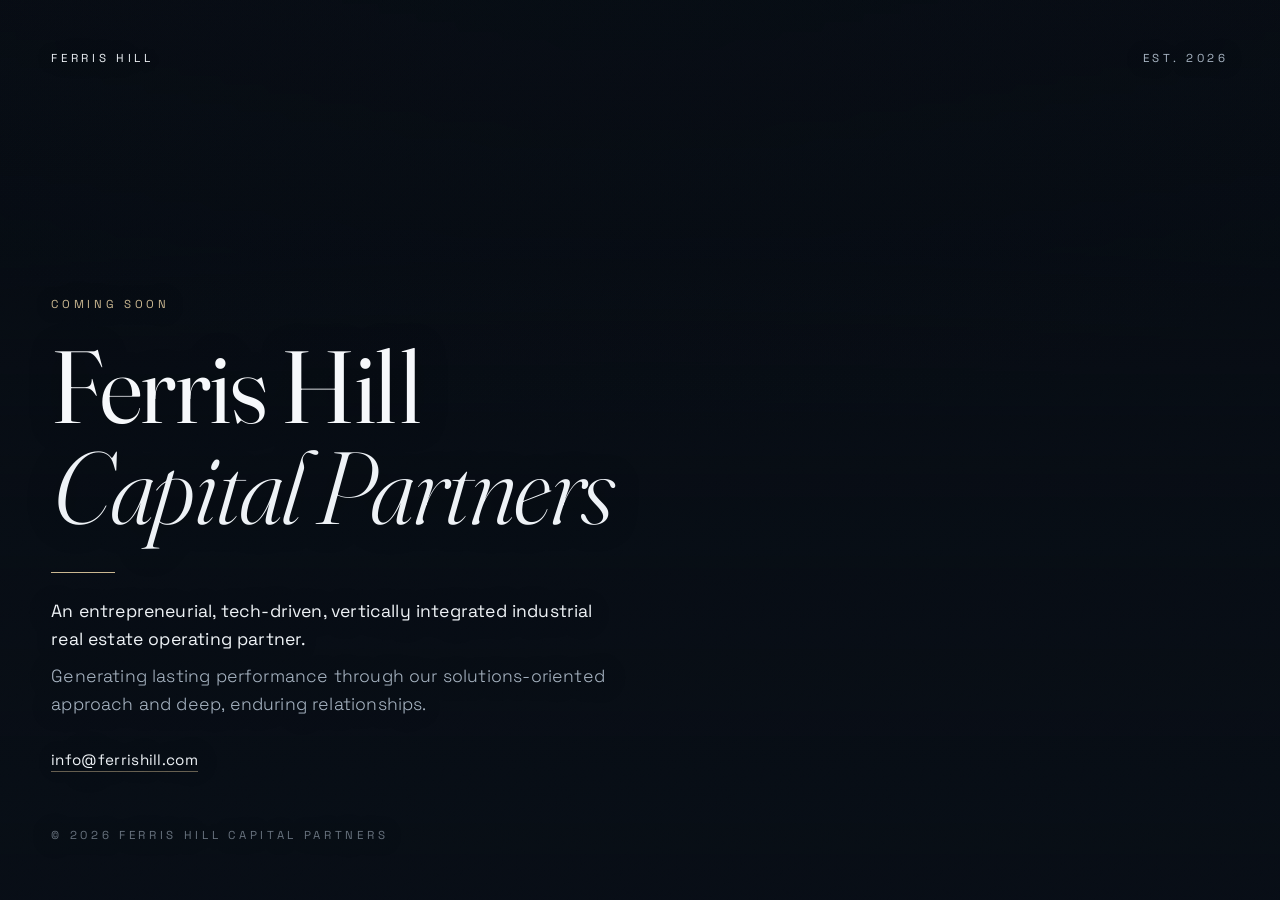
==== index.html @ 3377f281 "Draft: rotating B&W hero (Alice's picks: US dock, Chattanooga TN, Wilson NC), 24s crossfade" ====
<!doctype html>
<html lang="en">
<head>
  <meta charset="utf-8" />
  <meta name="viewport" content="width=device-width, initial-scale=1" />
  <meta name="google-site-verification" content="C5eEj7SZqlib_jziZWXrwitNAMpLjvGKqZCqOaqDBuI" />
  <title>Ferris Hill Capital Partners</title>
  <meta name="description" content="Ferris Hill Capital Partners is an entrepreneurial, tech-driven, vertically integrated industrial real estate operating partner, generating lasting performance through a solutions-oriented approach and deep, enduring relationships." />
  <meta name="robots" content="index, follow" />
  <link rel="canonical" href="https://ferrishill.com/" />
  <meta property="og:type" content="website" />
  <meta property="og:title" content="Ferris Hill Capital Partners" />
  <meta property="og:description" content="An entrepreneurial, tech-driven, vertically integrated industrial real estate operating partner." />
  <meta property="og:url" content="https://ferrishill.com/" />
  <meta property="og:image" content="https://ferrishill.com/assets/bg-us-la.jpg" />
  <meta name="twitter:card" content="summary_large_image" />
  <script type="application/ld+json">
  {
    "@context": "https://schema.org",
    "@type": "Organization",
    "name": "Ferris Hill Capital Partners",
    "url": "https://ferrishill.com",
    "description": "An entrepreneurial, tech-driven, vertically integrated industrial real estate operating partner, generating lasting performance through a solutions-oriented approach and deep, enduring relationships."
  }
  </script>
  <link rel="preconnect" href="https://fonts.googleapis.com" />
  <link rel="preconnect" href="https://fonts.gstatic.com" crossorigin />
  <link href="https://fonts.googleapis.com/css2?family=Fraunces:ital,opsz,wght@0,9..144,300..500;1,9..144,300..400&family=Space+Grotesk:wght@300;400;500&display=swap" rel="stylesheet" />
  <link rel="stylesheet" href="style.css" />
</head>
<body style="--bg-image: url('assets/bg-us-la.jpg')">
  <div class="bg-rotator" aria-hidden="true">
    <div class="slide" style="background-image: url('assets/bg-us-dock.jpg')"></div>
    <div class="slide" style="background-image: url('assets/bg-us-tn.jpg')"></div>
    <div class="slide" style="background-image: url('assets/bg-us-nc.jpg')"></div>
  </div>
  <div class="scrim" aria-hidden="true"></div>
  <div class="grain" aria-hidden="true"></div>

  <div class="stage">
    <header class="topbar">
      <span class="label mark reveal">Ferris Hill</span>
      <span class="label reveal">Est. 2026</span>
    </header>

    <main class="hero">
      <p class="eyebrow label reveal d1">Coming Soon</p>
      <h1 class="title reveal d2">Ferris&nbsp;Hill<br /><span class="thin">Capital Partners</span></h1>
      <div class="rule reveal d3"></div>
      <p class="lede reveal d4"><span class="lede-lead">An entrepreneurial, tech-driven, vertically integrated industrial real estate operating&nbsp;partner.</span>Generating lasting performance through our solutions-oriented approach and deep, enduring&nbsp;relationships.</p>
      <a class="contact reveal d5" href="mailto:info@ferrishill.com">info@ferrishill.com</a>
    </main>

    <footer class="foot label reveal d5">&copy; 2026 Ferris Hill Capital Partners</footer>
  </div>
</body>
</html>
---- style.css ----
/* Ferris Hill Capital Partners — coming soon
   Fraunces (editorial serif) + Space Grotesk (grotesque) */

:root {
  --ink: #eef2f6;
  --muted: #a9b6c4;
  --accent: #cbb891;          /* warm champagne — premium contrast on cool blue */
  --scrim-color: 8, 14, 22;   /* rgb base for the dark wash */
  --ease: cubic-bezier(0.22, 1, 0.36, 1);
}

* { box-sizing: border-box; margin: 0; padding: 0; }
html, body { height: 100%; }

body {
  color: var(--ink);
  background: #060b12;
  font-family: "Space Grotesk", -apple-system, BlinkMacSystemFont, "Segoe UI", sans-serif;
  overflow: hidden;
  -webkit-font-smoothing: antialiased;
  text-rendering: optimizeLegibility;
}

/* ---- layers ---- */
.bg, .scrim, .grain {
  position: fixed;
  inset: 0;
  z-index: 0;
  pointer-events: none;
}

.bg-rotator {
  position: fixed;
  inset: 0;
  z-index: 0;
  pointer-events: none;
}
.slide {
  position: absolute;
  inset: 0;
  background-size: cover;
  background-position: center;
  filter: grayscale(1) contrast(1.05);
  opacity: 0;
  animation: slideshow 24s var(--ease) infinite;
}
.slide:nth-child(1) { animation-delay: 0s; }
.slide:nth-child(2) { animation-delay: 8s; }
.slide:nth-child(3) { animation-delay: 16s; }
@keyframes slideshow {
  0%   { opacity: 0; transform: scale(1.06); }
  4%   { opacity: 1; }
  29%  { opacity: 1; }
  37%  { opacity: 0; transform: scale(1.09); }
  100% { opacity: 0; transform: scale(1.06); }
}
@media (prefers-reduced-motion: reduce) {
  .slide { animation: none; opacity: 0; }
  .slide:first-child { opacity: 1; }
}

.bg {
  background-image: var(--bg-image);
  background-size: cover;
  background-position: center;
  filter: grayscale(1) contrast(1.05);
  transform: scale(1.06);
  animation: kenburns 32s var(--ease) forwards;
}

.scrim {
  background:
    radial-gradient(120% 90% at 50% 0%, rgba(var(--scrim-color), 0.15), transparent 55%),
    linear-gradient(
      to top,
      rgba(var(--scrim-color), 0.94) 0%,
      rgba(var(--scrim-color), 0.70) 42%,
      rgba(var(--scrim-color), 0.34) 72%,
      rgba(var(--scrim-color), 0.45) 100%
    );
}

.grain {
  z-index: 1;
  opacity: 0.055;
  mix-blend-mode: overlay;
  background-image: url("data:image/svg+xml,%3Csvg xmlns='http://www.w3.org/2000/svg' width='160' height='160'%3E%3Cfilter id='n'%3E%3CfeTurbulence type='fractalNoise' baseFrequency='0.85' numOctaves='2' stitchTiles='stitch'/%3E%3C/filter%3E%3Crect width='100%25' height='100%25' filter='url(%23n)'/%3E%3C/svg%3E");
}

/* ---- structure ---- */
.stage {
  position: relative;
  z-index: 2;
  min-height: 100svh;
  display: flex;
  flex-direction: column;
  padding: clamp(1.5rem, 4vw, 3.5rem);
  padding-bottom: clamp(2rem, 4.5vw, 4rem);
  text-shadow: 0 1px 30px rgba(0, 0, 0, 0.35);
}

.label {
  font-size: clamp(0.62rem, 1.4vw, 0.72rem);
  text-transform: uppercase;
  letter-spacing: 0.32em;
  font-weight: 400;
  color: var(--muted);
}

.topbar {
  display: flex;
  justify-content: space-between;
  align-items: center;
}
.topbar .mark { color: var(--ink); }

.hero { margin-top: auto; max-width: 60rem; }

.eyebrow {
  color: var(--accent);
  margin-bottom: clamp(1rem, 2.2vw, 1.6rem);
}

.title {
  font-family: "Fraunces", Georgia, serif;
  font-optical-sizing: auto;
  font-weight: 360;
  font-size: clamp(2.7rem, 9.5vw, 6.4rem);
  line-height: 0.98;
  letter-spacing: -0.015em;
  color: #f6f8fb;
}
.title .thin { font-weight: 300; font-style: italic; color: var(--ink); }

.rule {
  width: 64px;
  height: 1px;
  background: var(--accent);
  opacity: 0.85;
  margin: clamp(1.5rem, 3vw, 2.2rem) 0 clamp(1.1rem, 2vw, 1.5rem);
}

.lede {
  font-weight: 300;
  font-size: clamp(0.95rem, 2vw, 1.1rem);
  letter-spacing: 0.01em;
  color: var(--muted);
  max-width: 36rem;
  line-height: 1.6;
}
.lede-lead {
  display: block;
  color: var(--ink);
  font-weight: 400;
  margin-bottom: 0.55rem;
}

.contact {
  display: inline-block;
  margin-top: clamp(1.4rem, 3vw, 2rem);
  color: var(--ink);
  text-decoration: none;
  font-size: 0.95rem;
  letter-spacing: 0.02em;
  border-bottom: 1px solid rgba(203, 184, 145, 0.5);
  padding-bottom: 2px;
  transition: border-color 0.25s var(--ease), color 0.25s var(--ease);
}
.contact:hover { border-color: var(--accent); color: #fff; }

.values {
  display: flex;
  flex-wrap: wrap;
  align-items: center;
  gap: 0.55rem 0.95rem;
  margin-top: clamp(1.6rem, 3.5vw, 2.4rem);
}
.values span {
  font-size: clamp(0.56rem, 1.3vw, 0.66rem);
  text-transform: uppercase;
  letter-spacing: 0.3em;
  color: var(--muted);
}
.values i { color: var(--accent); font-style: normal; opacity: 0.7; }

.foot { margin-top: clamp(2rem, 5vw, 3.5rem); color: rgba(169, 182, 196, 0.6); }

/* ---- entrance animation ---- */
.reveal { opacity: 0; transform: translateY(14px); animation: rise 1.1s var(--ease) forwards; }
.d1 { animation-delay: 0.15s; }
.d2 { animation-delay: 0.30s; }
.d3 { animation-delay: 0.48s; }
.d4 { animation-delay: 0.64s; }
.d5 { animation-delay: 0.80s; }
.d6 { animation-delay: 0.96s; }
.topbar .reveal { animation-delay: 0.05s; }

@keyframes rise { to { opacity: 1; transform: translateY(0); } }
@keyframes kenburns { to { transform: scale(1.0); } }

@media (prefers-reduced-motion: reduce) {
  .bg { animation: none; transform: scale(1); }
  .reveal { animation: none; opacity: 1; transform: none; }
}

/* ---- warm variant (sunset) ---- */
body.warm {
  --accent: #e9b98c;
  --scrim-color: 20, 9, 7;
}
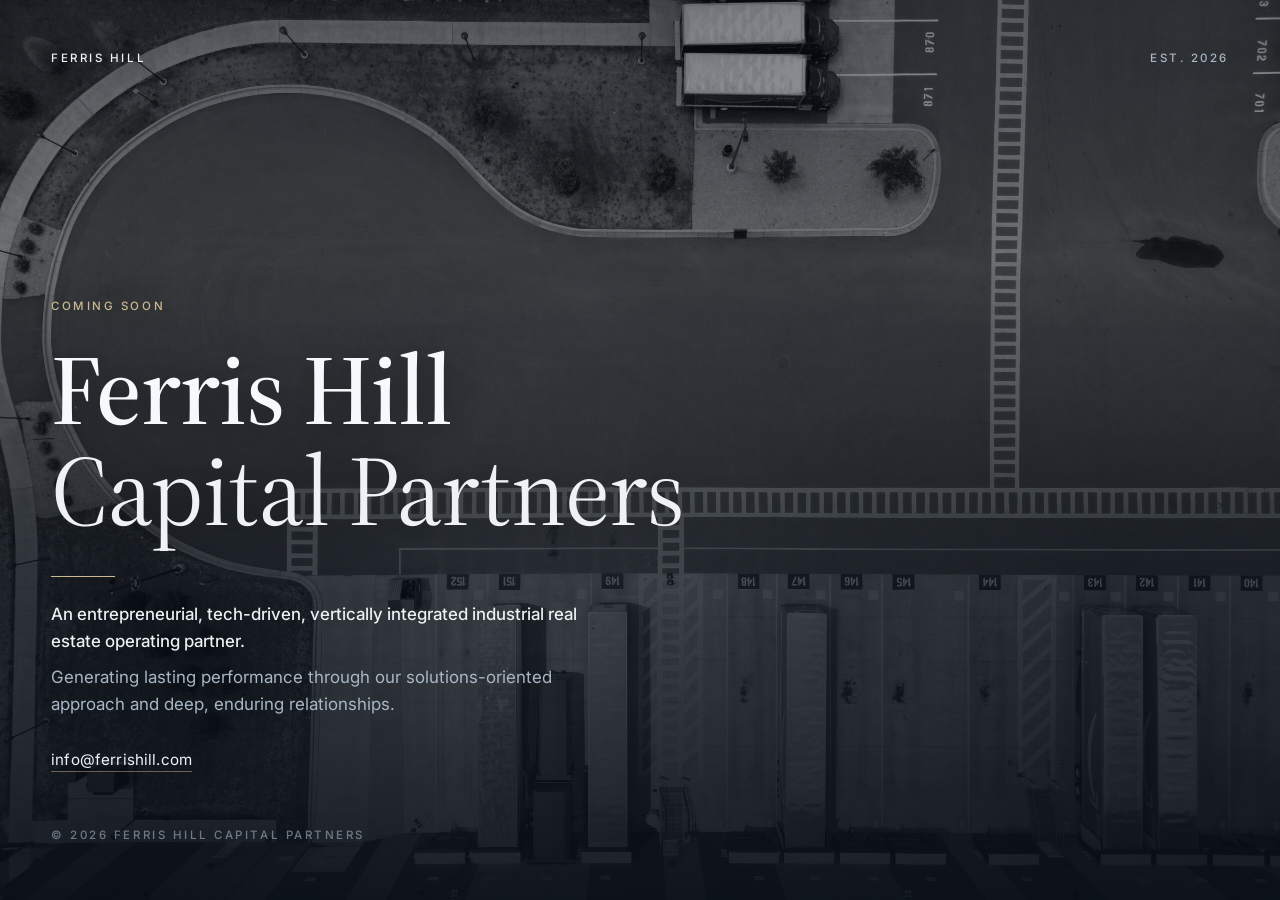
==== commit 6fa8380b: "Draft: Alice font swap (Source Serif 4 + Inter); collapse to single Class A dock hero (Class B/C sho" ====
--- a/index.html
+++ b/index.html
@@ -25,15 +25,11 @@
   </script>
   <link rel="preconnect" href="https://fonts.googleapis.com" />
   <link rel="preconnect" href="https://fonts.gstatic.com" crossorigin />
-  <link href="https://fonts.googleapis.com/css2?family=Fraunces:ital,opsz,wght@0,9..144,300..500;1,9..144,300..400&family=Space+Grotesk:wght@300;400;500&display=swap" rel="stylesheet" />
-  <link rel="stylesheet" href="style.css" />
+  <link href="https://fonts.googleapis.com/css2?family=Inter:opsz,wght@14..32,400..600&family=Source+Serif+4:opsz,wght@8..60,400..600&display=swap" rel="stylesheet" />
+  <link rel="stylesheet" href="style.css?v=2" />
 </head>
-<body style="--bg-image: url('assets/bg-us-la.jpg')">
-  <div class="bg-rotator" aria-hidden="true">
-    <div class="slide" style="background-image: url('assets/bg-us-dock.jpg')"></div>
-    <div class="slide" style="background-image: url('assets/bg-us-tn.jpg')"></div>
-    <div class="slide" style="background-image: url('assets/bg-us-nc.jpg')"></div>
-  </div>
+<body style="--bg-image: url('assets/bg-us-dock.jpg')">
+  <div class="bg" aria-hidden="true"></div>
   <div class="scrim" aria-hidden="true"></div>
   <div class="grain" aria-hidden="true"></div>
 
--- a/style.css
+++ b/style.css
@@ -1,5 +1,5 @@
-/* Ferris Hill Capital Partners — coming soon
-   Fraunces (editorial serif) + Space Grotesk (grotesque) */
+/* Ferris Hill Capital Partners, coming soon
+   Source Serif 4 (wordmark serif) + Inter (labels and text) */
 
 :root {
   --ink: #eef2f6;
@@ -15,7 +15,8 @@
 body {
   color: var(--ink);
   background: #060b12;
-  font-family: "Space Grotesk", -apple-system, BlinkMacSystemFont, "Segoe UI", sans-serif;
+  font-family: "Inter", -apple-system, BlinkMacSystemFont, "Segoe UI", sans-serif;
+  font-optical-sizing: auto;
   overflow: hidden;
   -webkit-font-smoothing: antialiased;
   text-rendering: optimizeLegibility;
@@ -102,8 +103,8 @@
 .label {
   font-size: clamp(0.62rem, 1.4vw, 0.72rem);
   text-transform: uppercase;
-  letter-spacing: 0.32em;
-  font-weight: 400;
+  letter-spacing: 0.22em;
+  font-weight: 500;
   color: var(--muted);
 }
 
@@ -122,15 +123,15 @@
 }
 
 .title {
-  font-family: "Fraunces", Georgia, serif;
+  font-family: "Source Serif 4", Georgia, serif;
   font-optical-sizing: auto;
-  font-weight: 360;
-  font-size: clamp(2.7rem, 9.5vw, 6.4rem);
-  line-height: 0.98;
-  letter-spacing: -0.015em;
+  font-weight: 560;
+  font-size: clamp(2.7rem, 9.5vw, 6.2rem);
+  line-height: 1.02;
+  letter-spacing: -0.01em;
   color: #f6f8fb;
 }
-.title .thin { font-weight: 300; font-style: italic; color: var(--ink); }
+.title .thin { font-weight: 400; color: var(--ink); }
 
 .rule {
   width: 64px;
@@ -141,9 +142,9 @@
 }
 
 .lede {
-  font-weight: 300;
-  font-size: clamp(0.95rem, 2vw, 1.1rem);
-  letter-spacing: 0.01em;
+  font-weight: 400;
+  font-size: clamp(0.95rem, 2vw, 1.06rem);
+  letter-spacing: 0;
   color: var(--muted);
   max-width: 36rem;
   line-height: 1.6;
@@ -151,7 +152,7 @@
 .lede-lead {
   display: block;
   color: var(--ink);
-  font-weight: 400;
+  font-weight: 480;
   margin-bottom: 0.55rem;
 }
 
@@ -161,7 +162,7 @@
   color: var(--ink);
   text-decoration: none;
   font-size: 0.95rem;
-  letter-spacing: 0.02em;
+  letter-spacing: 0.01em;
   border-bottom: 1px solid rgba(203, 184, 145, 0.5);
   padding-bottom: 2px;
   transition: border-color 0.25s var(--ease), color 0.25s var(--ease);
@@ -178,7 +179,7 @@
 .values span {
   font-size: clamp(0.56rem, 1.3vw, 0.66rem);
   text-transform: uppercase;
-  letter-spacing: 0.3em;
+  letter-spacing: 0.22em;
   color: var(--muted);
 }
 .values i { color: var(--accent); font-style: normal; opacity: 0.7; }
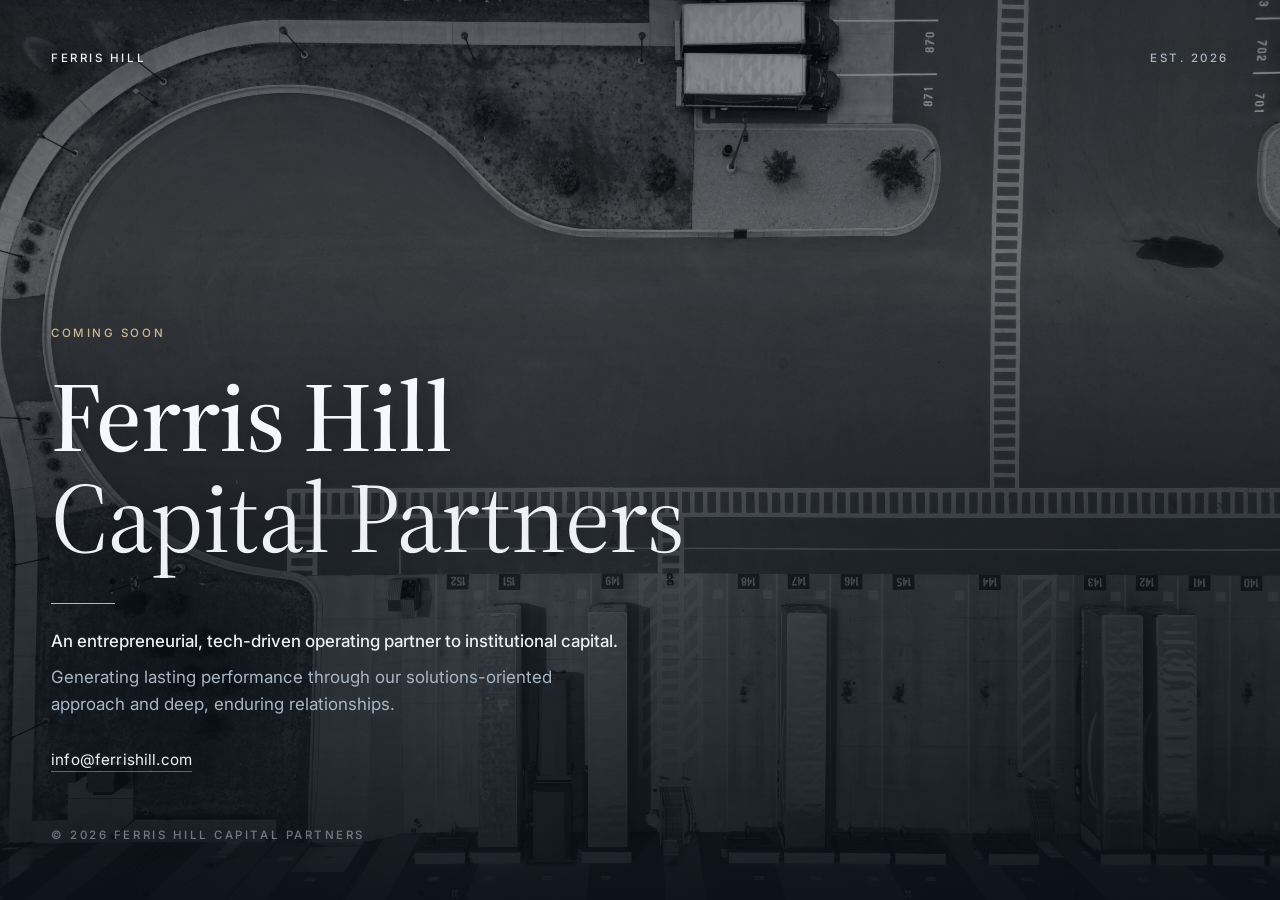
==== commit 49d9f6d4: "Draft: set lede to operating-partner-to-institutional-capital wording" ====
--- a/index.html
+++ b/index.html
@@ -5,12 +5,12 @@
   <meta name="viewport" content="width=device-width, initial-scale=1" />
   <meta name="google-site-verification" content="C5eEj7SZqlib_jziZWXrwitNAMpLjvGKqZCqOaqDBuI" />
   <title>Ferris Hill Capital Partners</title>
-  <meta name="description" content="Ferris Hill Capital Partners is an entrepreneurial, tech-driven, vertically integrated industrial real estate operating partner, generating lasting performance through a solutions-oriented approach and deep, enduring relationships." />
+  <meta name="description" content="Ferris Hill Capital Partners is an entrepreneurial, tech-driven operating partner to institutional capital, generating lasting performance through a solutions-oriented approach and deep, enduring relationships." />
   <meta name="robots" content="index, follow" />
   <link rel="canonical" href="https://ferrishill.com/" />
   <meta property="og:type" content="website" />
   <meta property="og:title" content="Ferris Hill Capital Partners" />
-  <meta property="og:description" content="An entrepreneurial, tech-driven, vertically integrated industrial real estate operating partner." />
+  <meta property="og:description" content="An entrepreneurial, tech-driven operating partner to institutional capital." />
   <meta property="og:url" content="https://ferrishill.com/" />
   <meta property="og:image" content="https://ferrishill.com/assets/bg-us-la.jpg" />
   <meta name="twitter:card" content="summary_large_image" />
@@ -20,7 +20,7 @@
     "@type": "Organization",
     "name": "Ferris Hill Capital Partners",
     "url": "https://ferrishill.com",
-    "description": "An entrepreneurial, tech-driven, vertically integrated industrial real estate operating partner, generating lasting performance through a solutions-oriented approach and deep, enduring relationships."
+    "description": "An entrepreneurial, tech-driven operating partner to institutional capital, generating lasting performance through a solutions-oriented approach and deep, enduring relationships."
   }
   </script>
   <link rel="preconnect" href="https://fonts.googleapis.com" />
@@ -43,7 +43,7 @@
       <p class="eyebrow label reveal d1">Coming Soon</p>
       <h1 class="title reveal d2">Ferris&nbsp;Hill<br /><span class="thin">Capital Partners</span></h1>
       <div class="rule reveal d3"></div>
-      <p class="lede reveal d4"><span class="lede-lead">An entrepreneurial, tech-driven, vertically integrated industrial real estate operating&nbsp;partner.</span>Generating lasting performance through our solutions-oriented approach and deep, enduring&nbsp;relationships.</p>
+      <p class="lede reveal d4"><span class="lede-lead">An entrepreneurial, tech-driven operating partner to institutional&nbsp;capital.</span>Generating lasting performance through our solutions-oriented approach and deep, enduring&nbsp;relationships.</p>
       <a class="contact reveal d5" href="mailto:info@ferrishill.com">info@ferrishill.com</a>
     </main>
 
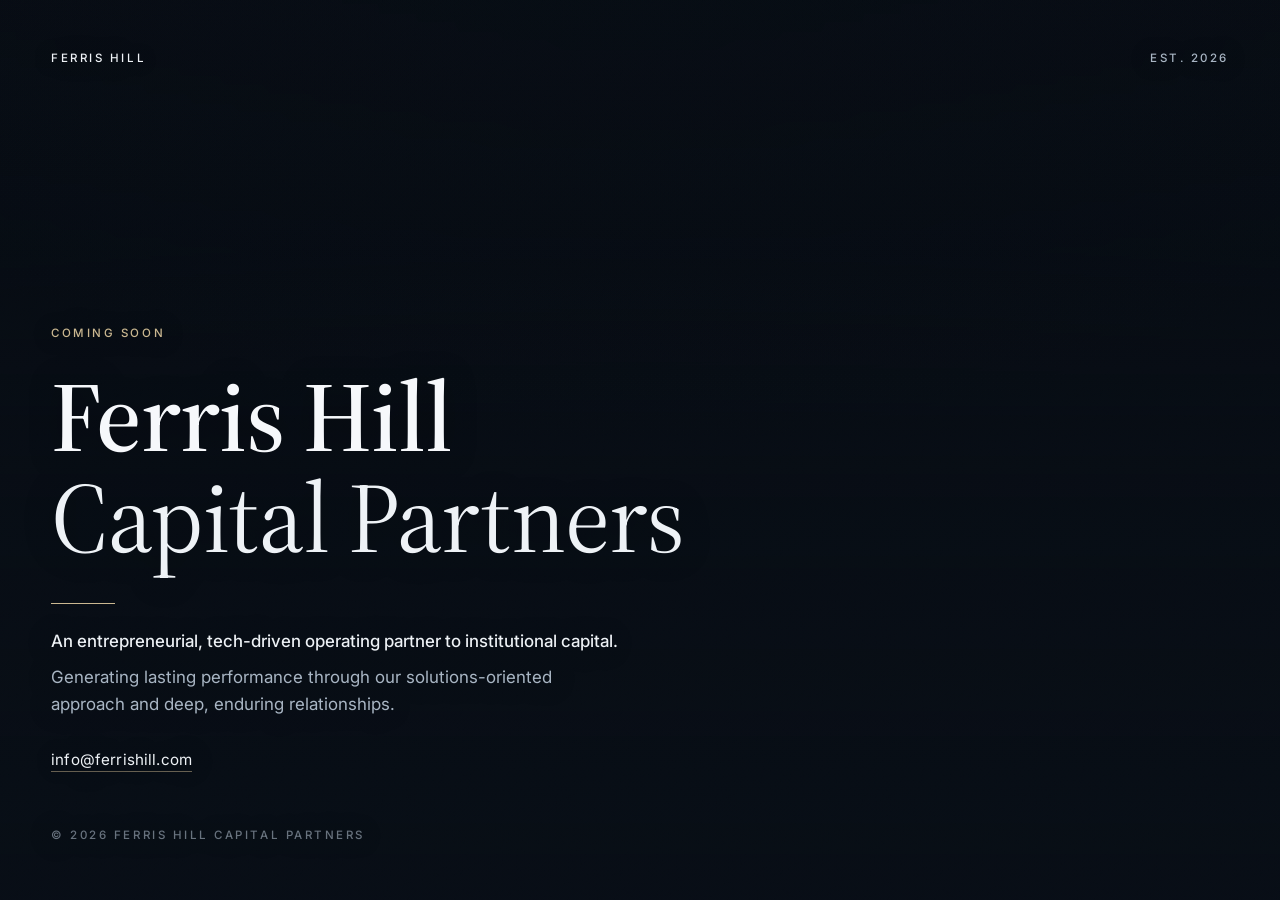
==== commit b1e74b71: "Draft: restore 3-photo rotation with two Class A building shots + dock" ====
--- a/index.html
+++ b/index.html
@@ -29,7 +29,11 @@
   <link rel="stylesheet" href="style.css?v=2" />
 </head>
 <body style="--bg-image: url('assets/bg-us-dock.jpg')">
-  <div class="bg" aria-hidden="true"></div>
+  <div class="bg-rotator" aria-hidden="true">
+    <div class="slide" style="background-image: url('assets/bg-us-bldg1.jpg')"></div>
+    <div class="slide" style="background-image: url('assets/bg-us-dock.jpg')"></div>
+    <div class="slide" style="background-image: url('assets/bg-us-bldg2.jpg')"></div>
+  </div>
   <div class="scrim" aria-hidden="true"></div>
   <div class="grain" aria-hidden="true"></div>
 
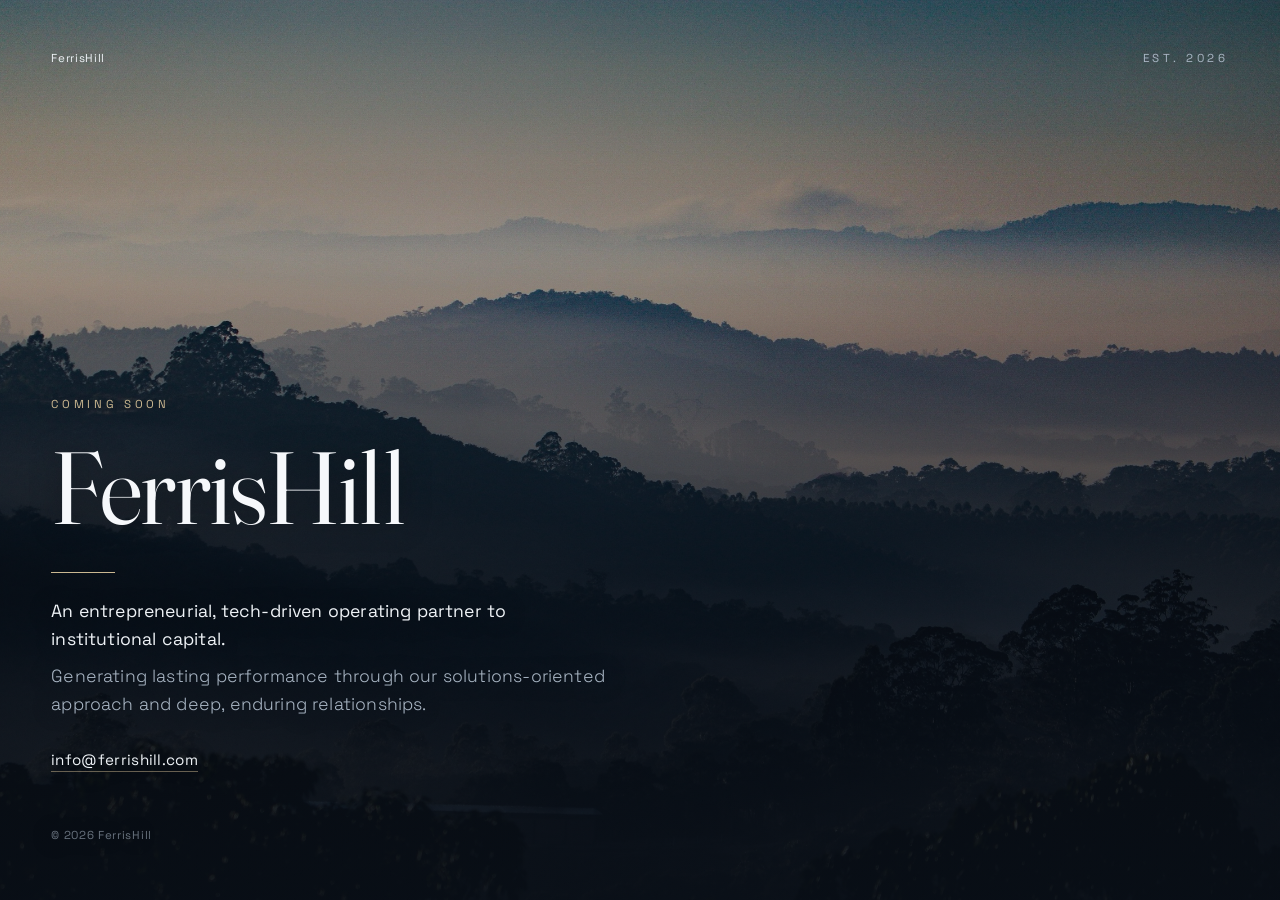
==== commit dd38baf4: "Rename the firm to FerrisHill on the coming-soon page The firm is now FerrisHill, one word. Updates " ====
--- a/index.html
+++ b/index.html
@@ -4,54 +4,50 @@
   <meta charset="utf-8" />
   <meta name="viewport" content="width=device-width, initial-scale=1" />
   <meta name="google-site-verification" content="C5eEj7SZqlib_jziZWXrwitNAMpLjvGKqZCqOaqDBuI" />
-  <title>Ferris Hill Capital Partners</title>
-  <meta name="description" content="Ferris Hill Capital Partners is an entrepreneurial, tech-driven operating partner to institutional capital, generating lasting performance through a solutions-oriented approach and deep, enduring relationships." />
+  <title>FerrisHill</title>
+  <meta name="description" content="FerrisHill — an entrepreneurial, tech-driven operating partner to institutional capital, generating lasting performance through a solutions-oriented approach and deep, enduring relationships." />
   <meta name="robots" content="index, follow" />
   <link rel="canonical" href="https://ferrishill.com/" />
   <meta property="og:type" content="website" />
-  <meta property="og:title" content="Ferris Hill Capital Partners" />
+  <meta property="og:title" content="FerrisHill" />
   <meta property="og:description" content="An entrepreneurial, tech-driven operating partner to institutional capital." />
   <meta property="og:url" content="https://ferrishill.com/" />
-  <meta property="og:image" content="https://ferrishill.com/assets/bg-us-la.jpg" />
+  <meta property="og:image" content="https://ferrishill.com/assets/bg-ridges.jpg" />
   <meta name="twitter:card" content="summary_large_image" />
   <script type="application/ld+json">
   {
     "@context": "https://schema.org",
     "@type": "Organization",
-    "name": "Ferris Hill Capital Partners",
+    "name": "FerrisHill",
     "url": "https://ferrishill.com",
     "description": "An entrepreneurial, tech-driven operating partner to institutional capital, generating lasting performance through a solutions-oriented approach and deep, enduring relationships."
   }
   </script>
   <link rel="preconnect" href="https://fonts.googleapis.com" />
   <link rel="preconnect" href="https://fonts.gstatic.com" crossorigin />
-  <link href="https://fonts.googleapis.com/css2?family=Inter:opsz,wght@14..32,400..600&family=Source+Serif+4:opsz,wght@8..60,400..600&display=swap" rel="stylesheet" />
-  <link rel="stylesheet" href="style.css?v=2" />
+  <link href="https://fonts.googleapis.com/css2?family=Fraunces:ital,opsz,wght@0,9..144,300..500;1,9..144,300..400&family=Space+Grotesk:wght@300;400;500&display=swap" rel="stylesheet" />
+  <link rel="stylesheet" href="style.css" />
 </head>
-<body style="--bg-image: url('assets/bg-us-dock.jpg')">
-  <div class="bg-rotator" aria-hidden="true">
-    <div class="slide" style="background-image: url('assets/bg-us-bldg1.jpg')"></div>
-    <div class="slide" style="background-image: url('assets/bg-us-dock.jpg')"></div>
-    <div class="slide" style="background-image: url('assets/bg-us-bldg2.jpg')"></div>
-  </div>
+<body style="--bg-image: url('assets/bg-ridges.jpg')">
+  <div class="bg" aria-hidden="true"></div>
   <div class="scrim" aria-hidden="true"></div>
   <div class="grain" aria-hidden="true"></div>
 
   <div class="stage">
     <header class="topbar">
-      <span class="label mark reveal">Ferris Hill</span>
+      <span class="label mark reveal">FerrisHill</span>
       <span class="label reveal">Est. 2026</span>
     </header>
 
     <main class="hero">
       <p class="eyebrow label reveal d1">Coming Soon</p>
-      <h1 class="title reveal d2">Ferris&nbsp;Hill<br /><span class="thin">Capital Partners</span></h1>
+      <h1 class="title reveal d2">FerrisHill</h1>
       <div class="rule reveal d3"></div>
       <p class="lede reveal d4"><span class="lede-lead">An entrepreneurial, tech-driven operating partner to institutional&nbsp;capital.</span>Generating lasting performance through our solutions-oriented approach and deep, enduring&nbsp;relationships.</p>
       <a class="contact reveal d5" href="mailto:info@ferrishill.com">info@ferrishill.com</a>
     </main>
 
-    <footer class="foot label reveal d5">&copy; 2026 Ferris Hill Capital Partners</footer>
+    <footer class="foot label reveal d5">&copy; 2026 FerrisHill</footer>
   </div>
 </body>
 </html>
--- a/style.css
+++ b/style.css
@@ -1,5 +1,5 @@
-/* Ferris Hill Capital Partners, coming soon
-   Source Serif 4 (wordmark serif) + Inter (labels and text) */
+/* FerrisHill — coming soon
+   Fraunces (editorial serif) + Space Grotesk (grotesque) */
 
 :root {
   --ink: #eef2f6;
@@ -15,8 +15,7 @@
 body {
   color: var(--ink);
   background: #060b12;
-  font-family: "Inter", -apple-system, BlinkMacSystemFont, "Segoe UI", sans-serif;
-  font-optical-sizing: auto;
+  font-family: "Space Grotesk", -apple-system, BlinkMacSystemFont, "Segoe UI", sans-serif;
   overflow: hidden;
   -webkit-font-smoothing: antialiased;
   text-rendering: optimizeLegibility;
@@ -30,41 +29,10 @@
   pointer-events: none;
 }
 
-.bg-rotator {
-  position: fixed;
-  inset: 0;
-  z-index: 0;
-  pointer-events: none;
-}
-.slide {
-  position: absolute;
-  inset: 0;
-  background-size: cover;
-  background-position: center;
-  filter: grayscale(1) contrast(1.05);
-  opacity: 0;
-  animation: slideshow 24s var(--ease) infinite;
-}
-.slide:nth-child(1) { animation-delay: 0s; }
-.slide:nth-child(2) { animation-delay: 8s; }
-.slide:nth-child(3) { animation-delay: 16s; }
-@keyframes slideshow {
-  0%   { opacity: 0; transform: scale(1.06); }
-  4%   { opacity: 1; }
-  29%  { opacity: 1; }
-  37%  { opacity: 0; transform: scale(1.09); }
-  100% { opacity: 0; transform: scale(1.06); }
-}
-@media (prefers-reduced-motion: reduce) {
-  .slide { animation: none; opacity: 0; }
-  .slide:first-child { opacity: 1; }
-}
-
 .bg {
   background-image: var(--bg-image);
   background-size: cover;
   background-position: center;
-  filter: grayscale(1) contrast(1.05);
   transform: scale(1.06);
   animation: kenburns 32s var(--ease) forwards;
 }
@@ -103,8 +71,8 @@
 .label {
   font-size: clamp(0.62rem, 1.4vw, 0.72rem);
   text-transform: uppercase;
-  letter-spacing: 0.22em;
-  font-weight: 500;
+  letter-spacing: 0.32em;
+  font-weight: 400;
   color: var(--muted);
 }
 
@@ -115,6 +83,11 @@
 }
 .topbar .mark { color: var(--ink); }
 
+/* The name carries a medial capital. The uppercase label treatment flattens it
+   to FERRISHILL, so the wordmark and the copyright keep their true case. */
+.topbar .mark,
+.foot { text-transform: none; letter-spacing: 0.06em; }
+
 .hero { margin-top: auto; max-width: 60rem; }
 
 .eyebrow {
@@ -123,15 +96,14 @@
 }
 
 .title {
-  font-family: "Source Serif 4", Georgia, serif;
+  font-family: "Fraunces", Georgia, serif;
   font-optical-sizing: auto;
-  font-weight: 560;
-  font-size: clamp(2.7rem, 9.5vw, 6.2rem);
-  line-height: 1.02;
-  letter-spacing: -0.01em;
+  font-weight: 360;
+  font-size: clamp(2.7rem, 9.5vw, 6.4rem);
+  line-height: 0.98;
+  letter-spacing: -0.015em;
   color: #f6f8fb;
 }
-.title .thin { font-weight: 400; color: var(--ink); }
 
 .rule {
   width: 64px;
@@ -142,9 +114,9 @@
 }
 
 .lede {
-  font-weight: 400;
-  font-size: clamp(0.95rem, 2vw, 1.06rem);
-  letter-spacing: 0;
+  font-weight: 300;
+  font-size: clamp(0.95rem, 2vw, 1.1rem);
+  letter-spacing: 0.01em;
   color: var(--muted);
   max-width: 36rem;
   line-height: 1.6;
@@ -152,7 +124,7 @@
 .lede-lead {
   display: block;
   color: var(--ink);
-  font-weight: 480;
+  font-weight: 400;
   margin-bottom: 0.55rem;
 }
 
@@ -162,7 +134,7 @@
   color: var(--ink);
   text-decoration: none;
   font-size: 0.95rem;
-  letter-spacing: 0.01em;
+  letter-spacing: 0.02em;
   border-bottom: 1px solid rgba(203, 184, 145, 0.5);
   padding-bottom: 2px;
   transition: border-color 0.25s var(--ease), color 0.25s var(--ease);
@@ -179,7 +151,7 @@
 .values span {
   font-size: clamp(0.56rem, 1.3vw, 0.66rem);
   text-transform: uppercase;
-  letter-spacing: 0.22em;
+  letter-spacing: 0.3em;
   color: var(--muted);
 }
 .values i { color: var(--accent); font-style: normal; opacity: 0.7; }
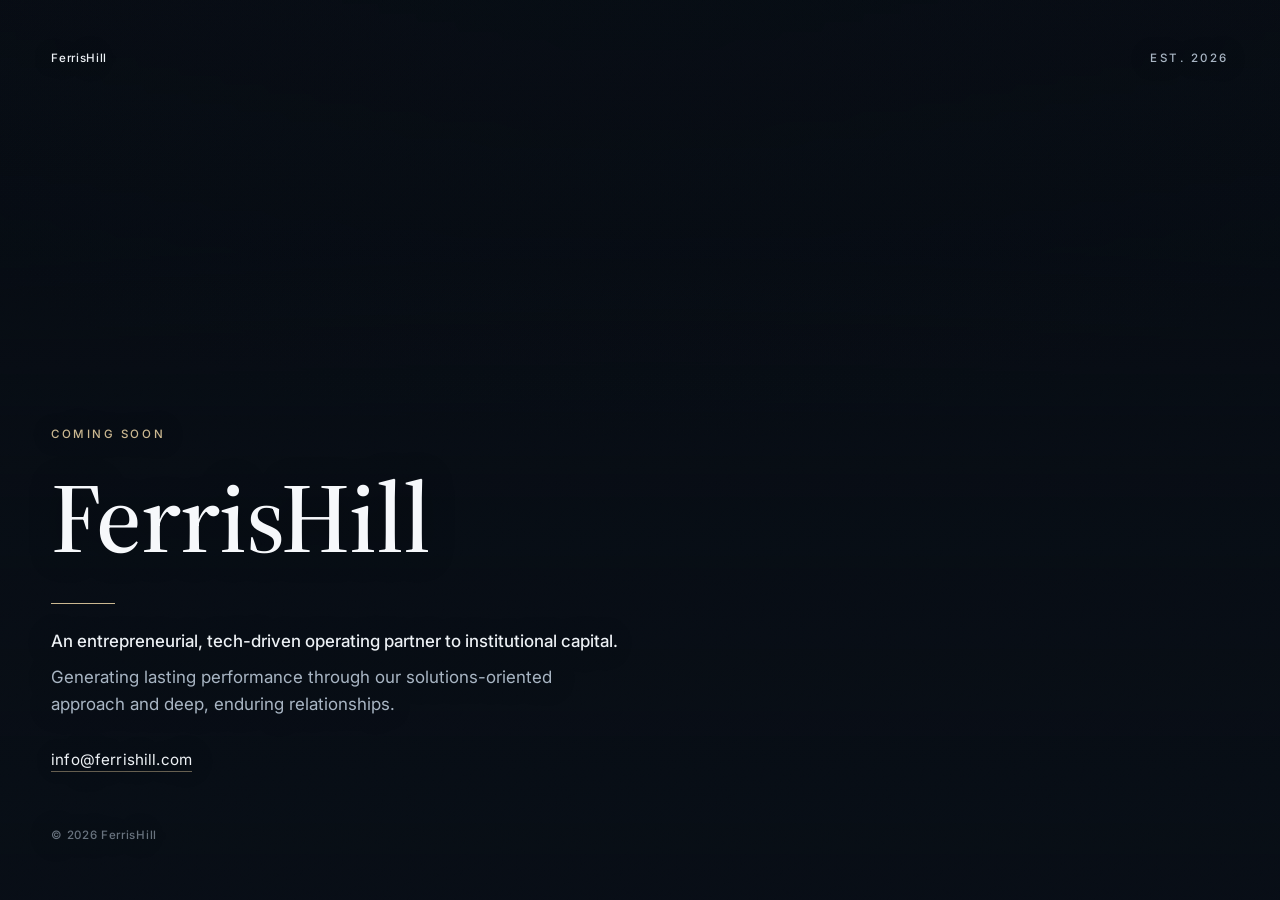
==== commit 373d3e7e: "Rename the firm to FerrisHill on the coming-soon page Mirrors the same rename on the deployed page s" ====
--- a/index.html
+++ b/index.html
@@ -5,14 +5,14 @@
   <meta name="viewport" content="width=device-width, initial-scale=1" />
   <meta name="google-site-verification" content="C5eEj7SZqlib_jziZWXrwitNAMpLjvGKqZCqOaqDBuI" />
   <title>FerrisHill</title>
-  <meta name="description" content="FerrisHill — an entrepreneurial, tech-driven operating partner to institutional capital, generating lasting performance through a solutions-oriented approach and deep, enduring relationships." />
+  <meta name="description" content="FerrisHill is an entrepreneurial, tech-driven operating partner to institutional capital, generating lasting performance through a solutions-oriented approach and deep, enduring relationships." />
   <meta name="robots" content="index, follow" />
   <link rel="canonical" href="https://ferrishill.com/" />
   <meta property="og:type" content="website" />
   <meta property="og:title" content="FerrisHill" />
   <meta property="og:description" content="An entrepreneurial, tech-driven operating partner to institutional capital." />
   <meta property="og:url" content="https://ferrishill.com/" />
-  <meta property="og:image" content="https://ferrishill.com/assets/bg-ridges.jpg" />
+  <meta property="og:image" content="https://ferrishill.com/assets/bg-us-la.jpg" />
   <meta name="twitter:card" content="summary_large_image" />
   <script type="application/ld+json">
   {
@@ -25,11 +25,15 @@
   </script>
   <link rel="preconnect" href="https://fonts.googleapis.com" />
   <link rel="preconnect" href="https://fonts.gstatic.com" crossorigin />
-  <link href="https://fonts.googleapis.com/css2?family=Fraunces:ital,opsz,wght@0,9..144,300..500;1,9..144,300..400&family=Space+Grotesk:wght@300;400;500&display=swap" rel="stylesheet" />
-  <link rel="stylesheet" href="style.css" />
+  <link href="https://fonts.googleapis.com/css2?family=Inter:opsz,wght@14..32,400..600&family=Source+Serif+4:opsz,wght@8..60,400..600&display=swap" rel="stylesheet" />
+  <link rel="stylesheet" href="style.css?v=2" />
 </head>
-<body style="--bg-image: url('assets/bg-ridges.jpg')">
-  <div class="bg" aria-hidden="true"></div>
+<body style="--bg-image: url('assets/bg-us-dock.jpg')">
+  <div class="bg-rotator" aria-hidden="true">
+    <div class="slide" style="background-image: url('assets/bg-us-bldg1.jpg')"></div>
+    <div class="slide" style="background-image: url('assets/bg-us-dock.jpg')"></div>
+    <div class="slide" style="background-image: url('assets/bg-us-bldg2.jpg')"></div>
+  </div>
   <div class="scrim" aria-hidden="true"></div>
   <div class="grain" aria-hidden="true"></div>
 
--- a/style.css
+++ b/style.css
@@ -1,5 +1,5 @@
-/* FerrisHill — coming soon
-   Fraunces (editorial serif) + Space Grotesk (grotesque) */
+/* FerrisHill, coming soon
+   Source Serif 4 (wordmark serif) + Inter (labels and text) */
 
 :root {
   --ink: #eef2f6;
@@ -15,7 +15,8 @@
 body {
   color: var(--ink);
   background: #060b12;
-  font-family: "Space Grotesk", -apple-system, BlinkMacSystemFont, "Segoe UI", sans-serif;
+  font-family: "Inter", -apple-system, BlinkMacSystemFont, "Segoe UI", sans-serif;
+  font-optical-sizing: auto;
   overflow: hidden;
   -webkit-font-smoothing: antialiased;
   text-rendering: optimizeLegibility;
@@ -29,10 +30,41 @@
   pointer-events: none;
 }
 
+.bg-rotator {
+  position: fixed;
+  inset: 0;
+  z-index: 0;
+  pointer-events: none;
+}
+.slide {
+  position: absolute;
+  inset: 0;
+  background-size: cover;
+  background-position: center;
+  filter: grayscale(1) contrast(1.05);
+  opacity: 0;
+  animation: slideshow 24s var(--ease) infinite;
+}
+.slide:nth-child(1) { animation-delay: 0s; }
+.slide:nth-child(2) { animation-delay: 8s; }
+.slide:nth-child(3) { animation-delay: 16s; }
+@keyframes slideshow {
+  0%   { opacity: 0; transform: scale(1.06); }
+  4%   { opacity: 1; }
+  29%  { opacity: 1; }
+  37%  { opacity: 0; transform: scale(1.09); }
+  100% { opacity: 0; transform: scale(1.06); }
+}
+@media (prefers-reduced-motion: reduce) {
+  .slide { animation: none; opacity: 0; }
+  .slide:first-child { opacity: 1; }
+}
+
 .bg {
   background-image: var(--bg-image);
   background-size: cover;
   background-position: center;
+  filter: grayscale(1) contrast(1.05);
   transform: scale(1.06);
   animation: kenburns 32s var(--ease) forwards;
 }
@@ -71,8 +103,8 @@
 .label {
   font-size: clamp(0.62rem, 1.4vw, 0.72rem);
   text-transform: uppercase;
-  letter-spacing: 0.32em;
-  font-weight: 400;
+  letter-spacing: 0.22em;
+  font-weight: 500;
   color: var(--muted);
 }
 
@@ -96,12 +128,12 @@
 }
 
 .title {
-  font-family: "Fraunces", Georgia, serif;
+  font-family: "Source Serif 4", Georgia, serif;
   font-optical-sizing: auto;
-  font-weight: 360;
-  font-size: clamp(2.7rem, 9.5vw, 6.4rem);
-  line-height: 0.98;
-  letter-spacing: -0.015em;
+  font-weight: 560;
+  font-size: clamp(2.7rem, 9.5vw, 6.2rem);
+  line-height: 1.02;
+  letter-spacing: -0.01em;
   color: #f6f8fb;
 }
 
@@ -114,9 +146,9 @@
 }
 
 .lede {
-  font-weight: 300;
-  font-size: clamp(0.95rem, 2vw, 1.1rem);
-  letter-spacing: 0.01em;
+  font-weight: 400;
+  font-size: clamp(0.95rem, 2vw, 1.06rem);
+  letter-spacing: 0;
   color: var(--muted);
   max-width: 36rem;
   line-height: 1.6;
@@ -124,7 +156,7 @@
 .lede-lead {
   display: block;
   color: var(--ink);
-  font-weight: 400;
+  font-weight: 480;
   margin-bottom: 0.55rem;
 }
 
@@ -134,7 +166,7 @@
   color: var(--ink);
   text-decoration: none;
   font-size: 0.95rem;
-  letter-spacing: 0.02em;
+  letter-spacing: 0.01em;
   border-bottom: 1px solid rgba(203, 184, 145, 0.5);
   padding-bottom: 2px;
   transition: border-color 0.25s var(--ease), color 0.25s var(--ease);
@@ -151,7 +183,7 @@
 .values span {
   font-size: clamp(0.56rem, 1.3vw, 0.66rem);
   text-transform: uppercase;
-  letter-spacing: 0.3em;
+  letter-spacing: 0.22em;
   color: var(--muted);
 }
 .values i { color: var(--accent); font-style: normal; opacity: 0.7; }
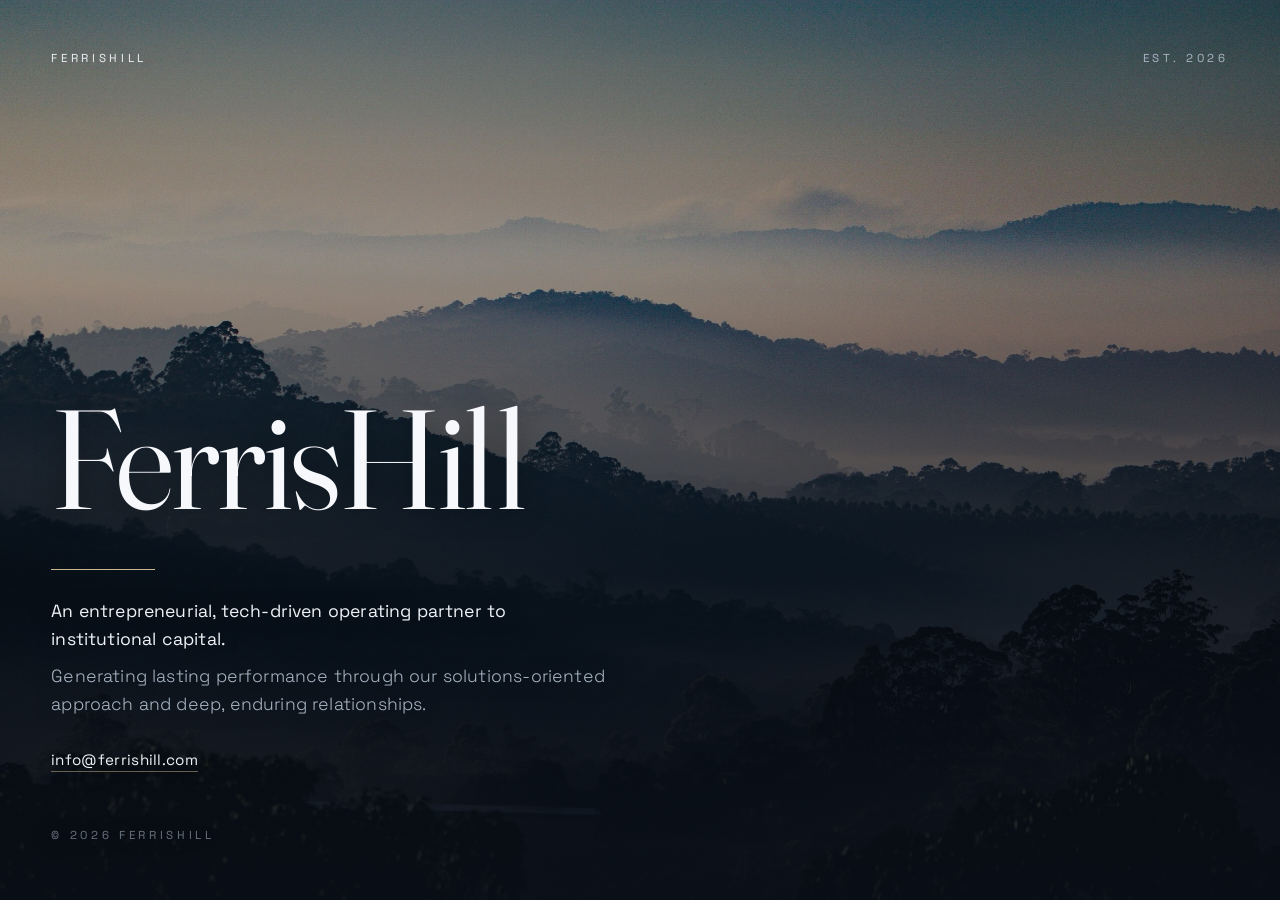
==== commit 7efc5a37: "Remove the "Coming Soon" eyebrow from the page Co-Authored-By: Claude Fable 5.2 <noreply@anthropic.c" ====
--- a/index.html
+++ b/index.html
@@ -5,14 +5,14 @@
   <meta name="viewport" content="width=device-width, initial-scale=1" />
   <meta name="google-site-verification" content="C5eEj7SZqlib_jziZWXrwitNAMpLjvGKqZCqOaqDBuI" />
   <title>FerrisHill</title>
-  <meta name="description" content="FerrisHill is an entrepreneurial, tech-driven operating partner to institutional capital, generating lasting performance through a solutions-oriented approach and deep, enduring relationships." />
+  <meta name="description" content="FerrisHill — an entrepreneurial, tech-driven operating partner to institutional capital, generating lasting performance through a solutions-oriented approach and deep, enduring relationships." />
   <meta name="robots" content="index, follow" />
   <link rel="canonical" href="https://ferrishill.com/" />
   <meta property="og:type" content="website" />
   <meta property="og:title" content="FerrisHill" />
   <meta property="og:description" content="An entrepreneurial, tech-driven operating partner to institutional capital." />
   <meta property="og:url" content="https://ferrishill.com/" />
-  <meta property="og:image" content="https://ferrishill.com/assets/bg-us-la.jpg" />
+  <meta property="og:image" content="https://ferrishill.com/assets/bg-ridges.jpg" />
   <meta name="twitter:card" content="summary_large_image" />
   <script type="application/ld+json">
   {
@@ -25,15 +25,11 @@
   </script>
   <link rel="preconnect" href="https://fonts.googleapis.com" />
   <link rel="preconnect" href="https://fonts.gstatic.com" crossorigin />
-  <link href="https://fonts.googleapis.com/css2?family=Inter:opsz,wght@14..32,400..600&family=Source+Serif+4:opsz,wght@8..60,400..600&display=swap" rel="stylesheet" />
-  <link rel="stylesheet" href="style.css?v=2" />
+  <link href="https://fonts.googleapis.com/css2?family=Fraunces:ital,opsz,wght@0,9..144,300..500;1,9..144,300..400&family=Space+Grotesk:wght@300;400;500&display=swap" rel="stylesheet" />
+  <link rel="stylesheet" href="style.css" />
 </head>
-<body style="--bg-image: url('assets/bg-us-dock.jpg')">
-  <div class="bg-rotator" aria-hidden="true">
-    <div class="slide" style="background-image: url('assets/bg-us-bldg1.jpg')"></div>
-    <div class="slide" style="background-image: url('assets/bg-us-dock.jpg')"></div>
-    <div class="slide" style="background-image: url('assets/bg-us-bldg2.jpg')"></div>
-  </div>
+<body style="--bg-image: url('assets/bg-ridges.jpg')">
+  <div class="bg" aria-hidden="true"></div>
   <div class="scrim" aria-hidden="true"></div>
   <div class="grain" aria-hidden="true"></div>
 
@@ -44,7 +40,6 @@
     </header>
 
     <main class="hero">
-      <p class="eyebrow label reveal d1">Coming Soon</p>
       <h1 class="title reveal d2">FerrisHill</h1>
       <div class="rule reveal d3"></div>
       <p class="lede reveal d4"><span class="lede-lead">An entrepreneurial, tech-driven operating partner to institutional&nbsp;capital.</span>Generating lasting performance through our solutions-oriented approach and deep, enduring&nbsp;relationships.</p>
--- a/style.css
+++ b/style.css
@@ -1,5 +1,5 @@
-/* FerrisHill, coming soon
-   Source Serif 4 (wordmark serif) + Inter (labels and text) */
+/* FerrisHill — coming soon
+   Fraunces (editorial serif) + Space Grotesk (grotesque) */
 
 :root {
   --ink: #eef2f6;
@@ -15,8 +15,7 @@
 body {
   color: var(--ink);
   background: #060b12;
-  font-family: "Inter", -apple-system, BlinkMacSystemFont, "Segoe UI", sans-serif;
-  font-optical-sizing: auto;
+  font-family: "Space Grotesk", -apple-system, BlinkMacSystemFont, "Segoe UI", sans-serif;
   overflow: hidden;
   -webkit-font-smoothing: antialiased;
   text-rendering: optimizeLegibility;
@@ -30,41 +29,10 @@
   pointer-events: none;
 }
 
-.bg-rotator {
-  position: fixed;
-  inset: 0;
-  z-index: 0;
-  pointer-events: none;
-}
-.slide {
-  position: absolute;
-  inset: 0;
-  background-size: cover;
-  background-position: center;
-  filter: grayscale(1) contrast(1.05);
-  opacity: 0;
-  animation: slideshow 24s var(--ease) infinite;
-}
-.slide:nth-child(1) { animation-delay: 0s; }
-.slide:nth-child(2) { animation-delay: 8s; }
-.slide:nth-child(3) { animation-delay: 16s; }
-@keyframes slideshow {
-  0%   { opacity: 0; transform: scale(1.06); }
-  4%   { opacity: 1; }
-  29%  { opacity: 1; }
-  37%  { opacity: 0; transform: scale(1.09); }
-  100% { opacity: 0; transform: scale(1.06); }
-}
-@media (prefers-reduced-motion: reduce) {
-  .slide { animation: none; opacity: 0; }
-  .slide:first-child { opacity: 1; }
-}
-
 .bg {
   background-image: var(--bg-image);
   background-size: cover;
   background-position: center;
-  filter: grayscale(1) contrast(1.05);
   transform: scale(1.06);
   animation: kenburns 32s var(--ease) forwards;
 }
@@ -103,8 +71,8 @@
 .label {
   font-size: clamp(0.62rem, 1.4vw, 0.72rem);
   text-transform: uppercase;
-  letter-spacing: 0.22em;
-  font-weight: 500;
+  letter-spacing: 0.32em;
+  font-weight: 400;
   color: var(--muted);
 }
 
@@ -115,40 +83,30 @@
 }
 .topbar .mark { color: var(--ink); }
 
-/* The name carries a medial capital. The uppercase label treatment flattens it
-   to FERRISHILL, so the wordmark and the copyright keep their true case. */
-.topbar .mark,
-.foot { text-transform: none; letter-spacing: 0.06em; }
-
 .hero { margin-top: auto; max-width: 60rem; }
 
-.eyebrow {
-  color: var(--accent);
-  margin-bottom: clamp(1rem, 2.2vw, 1.6rem);
-}
-
 .title {
-  font-family: "Source Serif 4", Georgia, serif;
+  font-family: "Fraunces", Georgia, serif;
   font-optical-sizing: auto;
-  font-weight: 560;
-  font-size: clamp(2.7rem, 9.5vw, 6.2rem);
-  line-height: 1.02;
-  letter-spacing: -0.01em;
+  font-weight: 360;
+  font-size: clamp(3rem, 11vw, 9rem);
+  line-height: 1;
+  letter-spacing: -0.022em;
   color: #f6f8fb;
 }
 
 .rule {
-  width: 64px;
+  width: clamp(64px, 9vw, 104px);
   height: 1px;
   background: var(--accent);
   opacity: 0.85;
-  margin: clamp(1.5rem, 3vw, 2.2rem) 0 clamp(1.1rem, 2vw, 1.5rem);
+  margin: clamp(1.7rem, 3.2vw, 2.5rem) 0 clamp(1.2rem, 2.2vw, 1.7rem);
 }
 
 .lede {
-  font-weight: 400;
-  font-size: clamp(0.95rem, 2vw, 1.06rem);
-  letter-spacing: 0;
+  font-weight: 300;
+  font-size: clamp(0.95rem, 2vw, 1.1rem);
+  letter-spacing: 0.01em;
   color: var(--muted);
   max-width: 36rem;
   line-height: 1.6;
@@ -156,7 +114,7 @@
 .lede-lead {
   display: block;
   color: var(--ink);
-  font-weight: 480;
+  font-weight: 400;
   margin-bottom: 0.55rem;
 }
 
@@ -166,7 +124,7 @@
   color: var(--ink);
   text-decoration: none;
   font-size: 0.95rem;
-  letter-spacing: 0.01em;
+  letter-spacing: 0.02em;
   border-bottom: 1px solid rgba(203, 184, 145, 0.5);
   padding-bottom: 2px;
   transition: border-color 0.25s var(--ease), color 0.25s var(--ease);
@@ -183,7 +141,7 @@
 .values span {
   font-size: clamp(0.56rem, 1.3vw, 0.66rem);
   text-transform: uppercase;
-  letter-spacing: 0.22em;
+  letter-spacing: 0.3em;
   color: var(--muted);
 }
 .values i { color: var(--accent); font-style: normal; opacity: 0.7; }
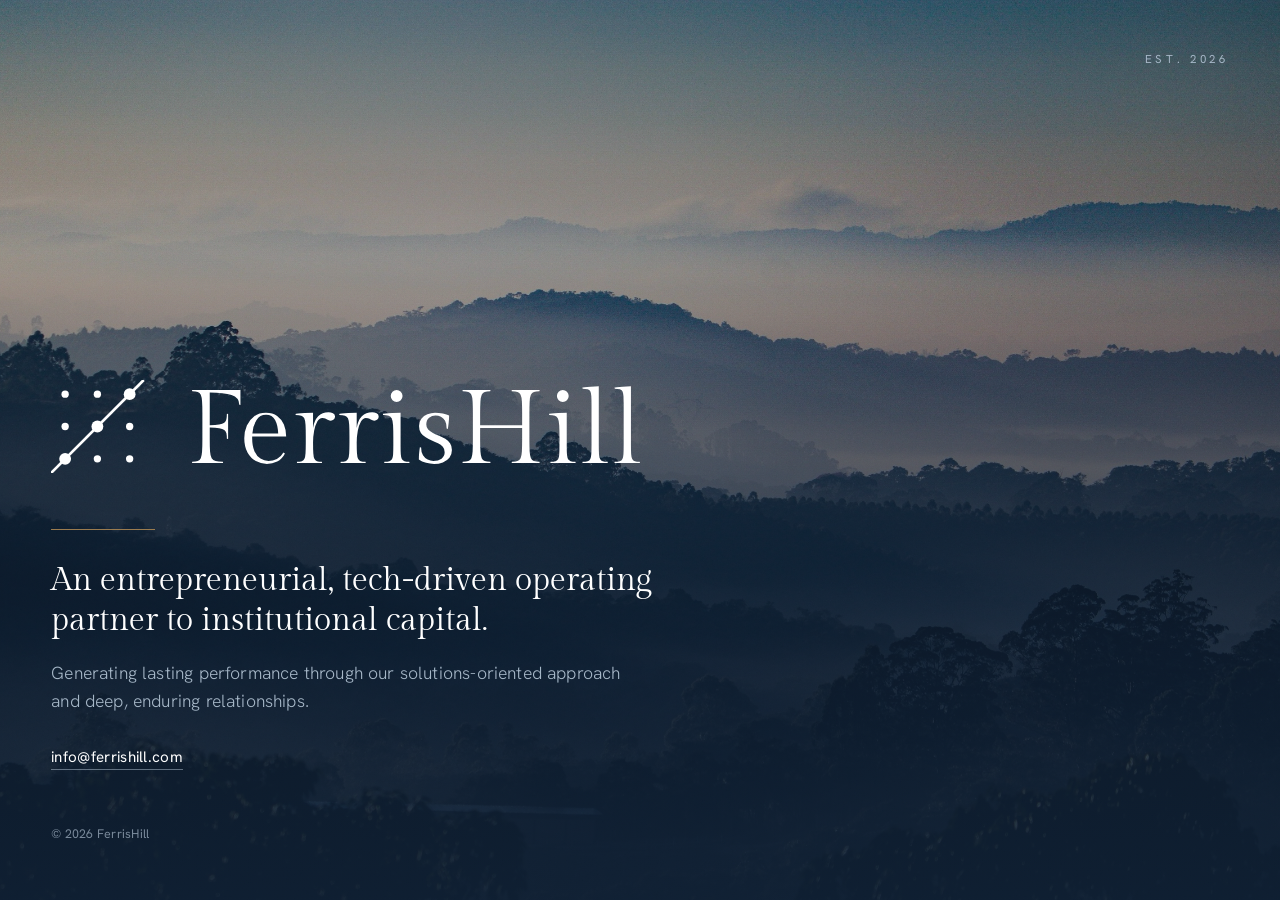
==== commit cddb1215: "Apply the FerrisHill brand identity: Gilda Display and Hanken Grotesk, the white logo, favicons The " ====
--- a/index.html
+++ b/index.html
@@ -25,7 +25,10 @@
   </script>
   <link rel="preconnect" href="https://fonts.googleapis.com" />
   <link rel="preconnect" href="https://fonts.gstatic.com" crossorigin />
-  <link href="https://fonts.googleapis.com/css2?family=Fraunces:ital,opsz,wght@0,9..144,300..500;1,9..144,300..400&family=Space+Grotesk:wght@300;400;500&display=swap" rel="stylesheet" />
+  <link href="https://fonts.googleapis.com/css2?family=Gilda+Display&family=Hanken+Grotesk:wght@300;400;500&display=swap" rel="stylesheet" />
+  <link rel="icon" href="/favicon.ico" sizes="any" />
+  <link rel="icon" href="/favicon.svg" type="image/svg+xml" />
+  <link rel="apple-touch-icon" href="/apple-touch-icon-180px.png" />
   <link rel="stylesheet" href="style.css" />
 </head>
 <body style="--bg-image: url('assets/bg-ridges.jpg')">
@@ -35,18 +38,17 @@
 
   <div class="stage">
     <header class="topbar">
-      <span class="label mark reveal">FerrisHill</span>
       <span class="label reveal">Est. 2026</span>
     </header>
 
     <main class="hero">
-      <h1 class="title reveal d2">FerrisHill</h1>
+      <h1 class="logo reveal d2"><img src="brand/FerrisHill-logo-white.svg" alt="FerrisHill" width="694" height="109" /></h1>
       <div class="rule reveal d3"></div>
-      <p class="lede reveal d4"><span class="lede-lead">An entrepreneurial, tech-driven operating partner to institutional&nbsp;capital.</span>Generating lasting performance through our solutions-oriented approach and deep, enduring&nbsp;relationships.</p>
+      <p class="lede reveal d4"><span class="lede-lead">An entrepreneurial, <span class="nowrap">tech-driven</span> operating partner to institutional&nbsp;capital.</span><span class="lede-body">Generating lasting performance through our solutions-oriented approach and deep, enduring&nbsp;relationships.</span></p>
       <a class="contact reveal d5" href="mailto:info@ferrishill.com">info@ferrishill.com</a>
     </main>
 
-    <footer class="foot label reveal d5">&copy; 2026 FerrisHill</footer>
+    <footer class="foot reveal d5">&copy; 2026 FerrisHill</footer>
   </div>
 </body>
 </html>
--- a/style.css
+++ b/style.css
@@ -1,11 +1,12 @@
-/* FerrisHill — coming soon
-   Fraunces (editorial serif) + Space Grotesk (grotesque) */
+/* FerrisHill
+   Brand type: Gilda Display (titles, 18 pt and above) + Hanken Grotesk (text)
+   Brand colours: navy #0F2034, light steel #A6B7C7, bronze #9A7B4F, white */
 
 :root {
-  --ink: #eef2f6;
-  --muted: #a9b6c4;
-  --accent: #cbb891;          /* warm champagne — premium contrast on cool blue */
-  --scrim-color: 8, 14, 22;   /* rgb base for the dark wash */
+  --ink: #ffffff;
+  --muted: #a6b7c7;           /* light steel */
+  --accent: #9a7b4f;          /* bronze, sparing highlight */
+  --scrim-color: 15, 32, 52;  /* navy, rgb base for the dark wash */
   --ease: cubic-bezier(0.22, 1, 0.36, 1);
 }
 
@@ -14,8 +15,8 @@
 
 body {
   color: var(--ink);
-  background: #060b12;
-  font-family: "Space Grotesk", -apple-system, BlinkMacSystemFont, "Segoe UI", sans-serif;
+  background: #0f2034;
+  font-family: "Hanken Grotesk", Aptos, "Helvetica Neue", Arial, sans-serif;
   overflow: hidden;
   -webkit-font-smoothing: antialiased;
   text-rendering: optimizeLegibility;
@@ -65,7 +66,6 @@
   flex-direction: column;
   padding: clamp(1.5rem, 4vw, 3.5rem);
   padding-bottom: clamp(2rem, 4.5vw, 4rem);
-  text-shadow: 0 1px 30px rgba(0, 0, 0, 0.35);
 }
 
 .label {
@@ -78,29 +78,28 @@
 
 .topbar {
   display: flex;
-  justify-content: space-between;
+  justify-content: flex-end;
   align-items: center;
 }
-.topbar .mark { color: var(--ink); }
 
 .hero { margin-top: auto; max-width: 60rem; }
 
-.title {
-  font-family: "Fraunces", Georgia, serif;
-  font-optical-sizing: auto;
-  font-weight: 360;
-  font-size: clamp(3rem, 11vw, 9rem);
-  line-height: 1;
-  letter-spacing: -0.022em;
-  color: #f6f8fb;
+/* Full logo, white on dark. Width never below the 270 px minimum;
+   clear space below is 60% of the logo's height (aspect 6.353 : 1). */
+.logo {
+  --logo-w: clamp(270px, 46vw, 600px);
+  width: var(--logo-w);
+  max-width: 100%;
+  line-height: 0;
+  margin-bottom: calc(var(--logo-w) / 6.353 * 0.6);
 }
+.logo img { display: block; width: 100%; height: auto; }
 
 .rule {
   width: clamp(64px, 9vw, 104px);
   height: 1px;
   background: var(--accent);
-  opacity: 0.85;
-  margin: clamp(1.7rem, 3.2vw, 2.5rem) 0 clamp(1.2rem, 2.2vw, 1.7rem);
+  margin: 0 0 clamp(1.3rem, 2.4vw, 1.9rem);
 }
 
 .lede {
@@ -108,14 +107,20 @@
   font-size: clamp(0.95rem, 2vw, 1.1rem);
   letter-spacing: 0.01em;
   color: var(--muted);
-  max-width: 36rem;
   line-height: 1.6;
 }
+.lede-body { display: block; max-width: 36rem; }
+.nowrap { white-space: nowrap; }
 .lede-lead {
   display: block;
+  font-family: "Gilda Display", Georgia, serif;
+  font-weight: 400;
+  font-size: clamp(1.5rem, 2.7vw, 2rem);   /* never below 18 pt */
+  line-height: 1.25;
+  letter-spacing: 0;
   color: var(--ink);
-  font-weight: 400;
-  margin-bottom: 0.55rem;
+  max-width: 44rem;
+  margin-bottom: clamp(0.9rem, 1.6vw, 1.2rem);
 }
 
 .contact {
@@ -125,11 +130,11 @@
   text-decoration: none;
   font-size: 0.95rem;
   letter-spacing: 0.02em;
-  border-bottom: 1px solid rgba(203, 184, 145, 0.5);
+  border-bottom: 1px solid rgba(166, 183, 199, 0.55);
   padding-bottom: 2px;
   transition: border-color 0.25s var(--ease), color 0.25s var(--ease);
 }
-.contact:hover { border-color: var(--accent); color: #fff; }
+.contact:hover { border-color: #fff; }
 
 .values {
   display: flex;
@@ -146,7 +151,12 @@
 }
 .values i { color: var(--accent); font-style: normal; opacity: 0.7; }
 
-.foot { margin-top: clamp(2rem, 5vw, 3.5rem); color: rgba(169, 182, 196, 0.6); }
+.foot {
+  margin-top: clamp(2rem, 5vw, 3.5rem);
+  font-size: 0.78rem;
+  letter-spacing: 0.02em;
+  color: rgba(166, 183, 199, 0.7);
+}
 
 /* ---- entrance animation ---- */
 .reveal { opacity: 0; transform: translateY(14px); animation: rise 1.1s var(--ease) forwards; }
